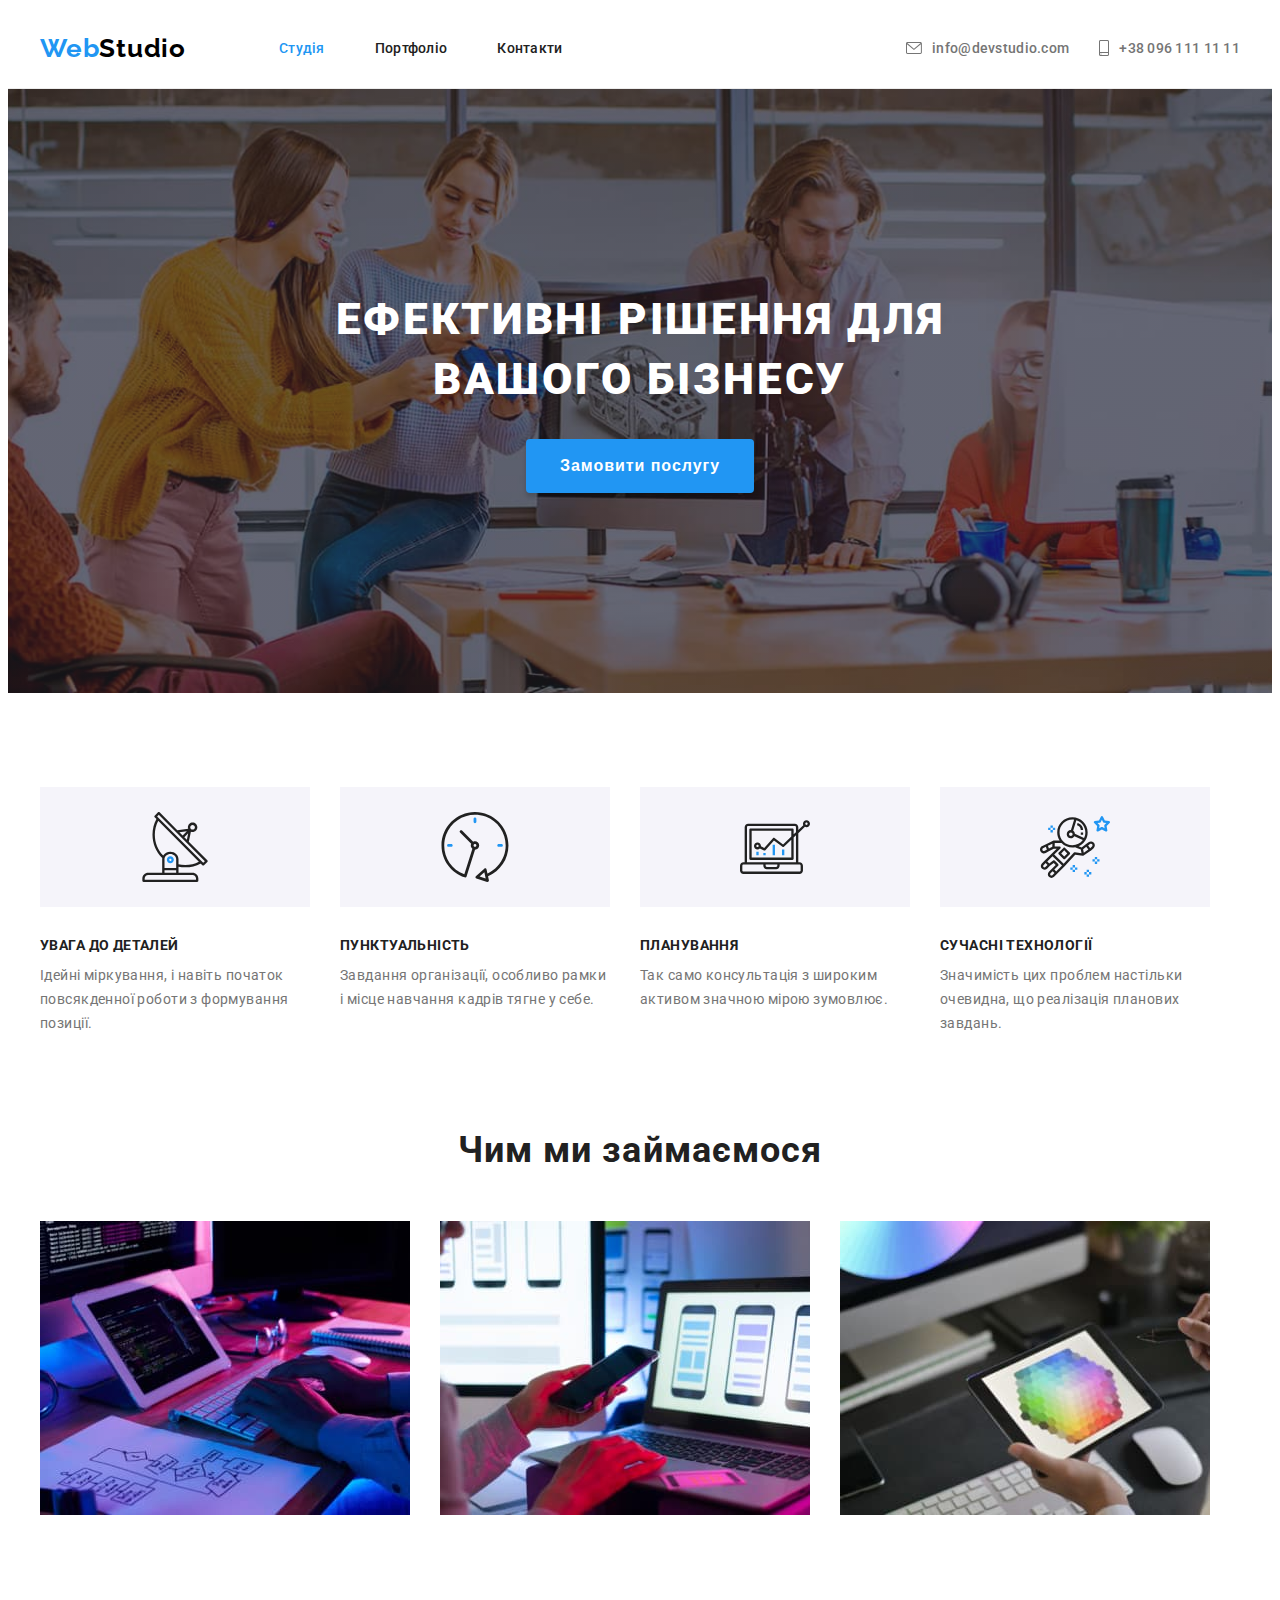
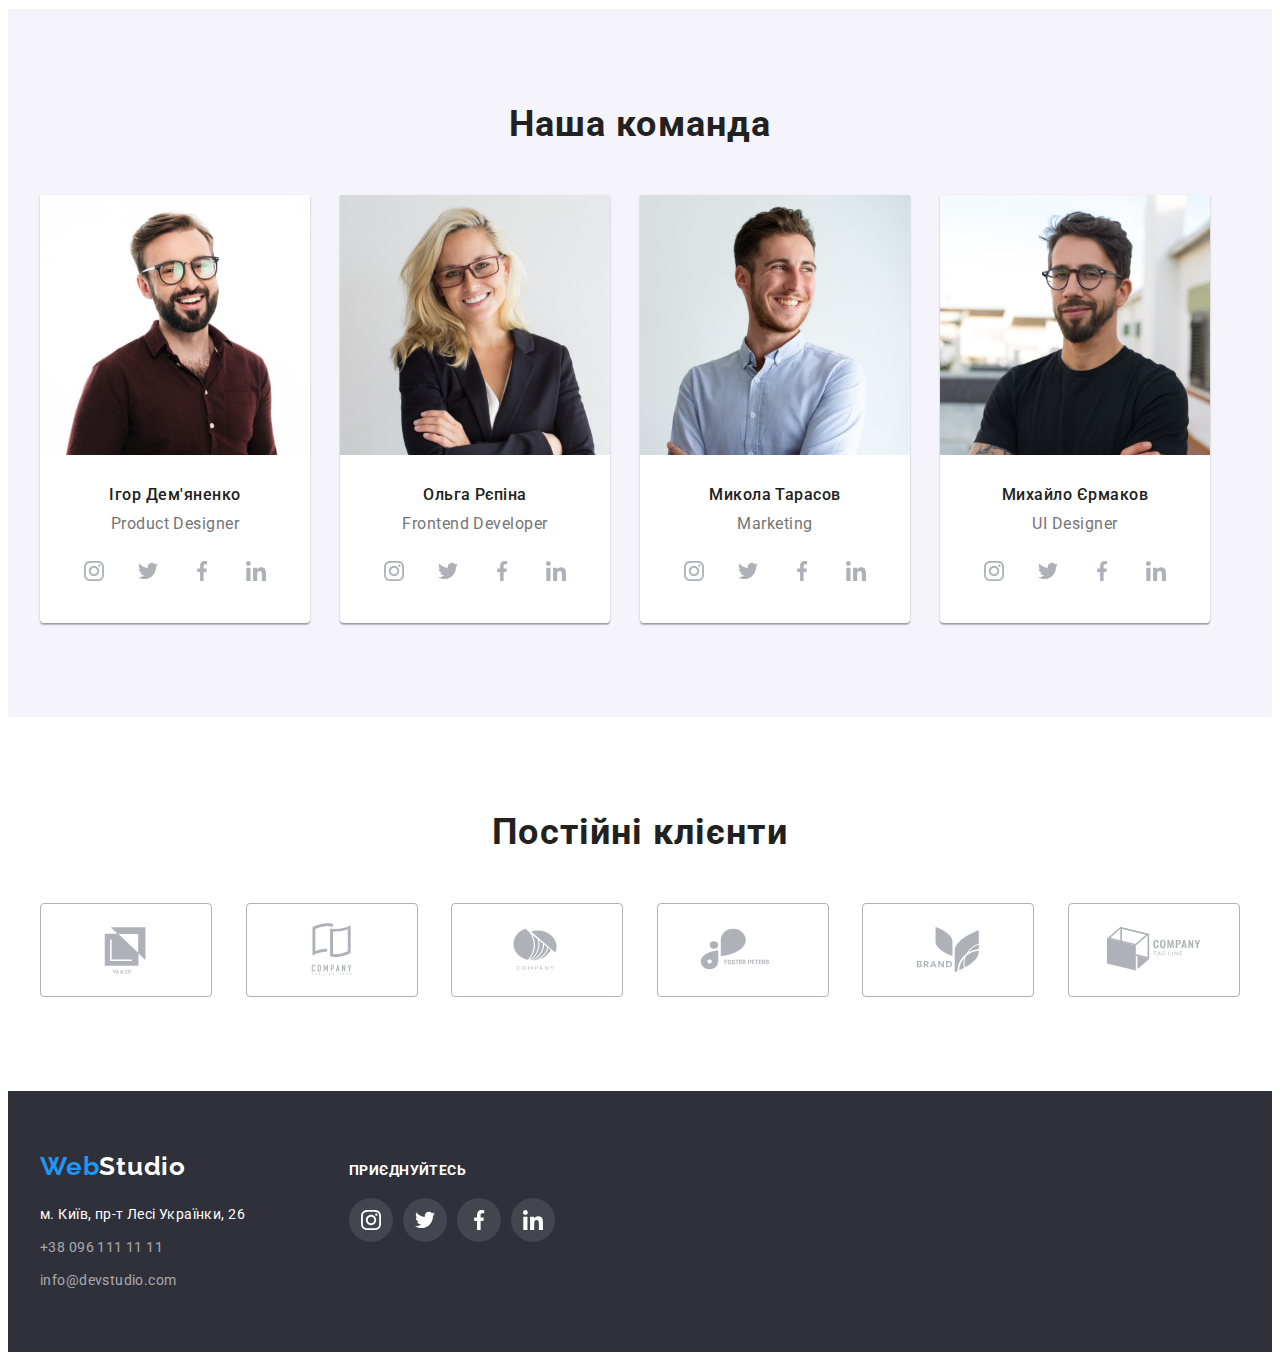
==== index.html @ a5b1f567 "start" ====
<!DOCTYPE html>
<html lang="uk">
  <head>
    <meta charset="UTF-8" />
    <meta http-equiv="X-UA-Compatible" content="IE=edge" />
    <meta name="viewport" content="width=device-width, initial-scale=1.0" />

    <title>WebStudio</title>

    <link rel="preconnect" href="https://fonts.googleapis.com" />
    <link rel="preconnect" href="https://fonts.gstatic.com" crossorigin />
    <link
      href="https://fonts.googleapis.com/css2?family=Raleway:wght@700&family=Roboto:wght@400;500;700;900&display=swap"
      rel="stylesheet" />

    <link
      rel="stylesheet"
      href="https://cdnjs.cloudflare.com/ajax/libs/modern-normalize/1.1.0/modern-normalize.min.css"
      integrity="sha512-wpPYUAdjBVSE4KJnH1VR1HeZfpl1ub8YT/NKx4PuQ5NmX2tKuGu6U/JRp5y+Y8XG2tV+wKQpNHVUX03MfMFn9Q=="
      crossorigin="anonymous"
      referrerpolicy="no-referrer" />

    <link rel="stylesheet" href="./css/styles.css" />
  </head>
  <body>
    <header class="header">
      <div class="container">
        <div class="header-position">
          <a href="./index.html" class="logo link"
            ><span class="logo-accent">Web</span><span class="logo-contrast">Studio</span></a
          >
          <nav>
            <ul class="nav-list list">
              <li class="nav-item">
                <a href="./index.html" class="nav-link link curent">Студія</a>
              </li>
              <li class="nav-item">
                <a href="./portfolio.html" class="nav-link link">Портфоліо</a>
              </li>
              <li class="nav-item">
                <a href="" class="nav-link link">Контакти</a>
              </li>
            </ul>
          </nav>

          <ul class="contact-list list">
            <li class="contact-item">
              <a href="mailto:info@devstudio.com" class="contact-link link">
                <svg class="contact-icon" width="16" height="12">
                  <use href="./images/icons.svg#icon-envelope"></use>
                </svg>
                info@devstudio.com</a
              >
            </li>
            <li class="contact-item">
              <a href="tel:+380961111111" class="contact-link link">
                <svg class="contact-icon" width="10" height="16">
                  <use href="./images/icons.svg#icon-smartphone"></use>
                </svg>
                +38 096 111 11 11
              </a>
            </li>
          </ul>
        </div>
      </div>
    </header>
    <main>
      <section class="hero">
        <div class="container">
          <h1 class="hero-title title">Ефективні рішення для вашого бізнесу</h1>
          <button type="button" class="hero-btn btn">Замовити послугу</button>
        </div>
      </section>
      <section class="benefits section">
        <div class="container">
          <h2 class="hidden-content">Наші переваги</h2>
          <ul class="benefits-list list">
            <li class="benefits-item">
              <div class="benefits-inner">
                <svg class="benefits-icon" width="70" height="70">
                  <use href="./images/icons.svg#icon-antenna"></use>
                </svg>
              </div>
              <h3 class="benefits-title title">Увага до деталей</h3>
              <p class="benefits-text text">
                Ідейні міркування, і навіть початок повсякденної роботи з формування позиції.
              </p>
            </li>
            <li class="benefits-item">
              <div class="benefits-inner">
                <svg class="benefits-icon" width="70" height="70">
                  <use href="./images/icons.svg#icon-clock"></use>
                </svg>
              </div>
              <h3 class="benefits-title title">Пунктуальність</h3>
              <p class="benefits-text text">
                Завдання організації, особливо рамки і місце навчання кадрів тягне у себе.
              </p>
            </li>
            <li class="benefits-item">
              <div class="benefits-inner">
                <svg class="benefits-icon" width="70" height="70">
                  <use href="./images/icons.svg#icon-diagram"></use>
                </svg>
              </div>
              <h3 class="benefits-title title">Планування</h3>
              <p class="benefits-text text">Так само консультація з широким активом значною мірою зумовлює.</p>
            </li>
            <li class="benefits-item">
              <div class="benefits-inner">
                <svg class="benefits-icon" width="70" height="70">
                  <use href="./images/icons.svg#icon-astronaut"></use>
                </svg>
              </div>
              <h3 class="benefits-title title">Сучасні технології</h3>
              <p class="benefits-text text">
                Значимість цих проблем настільки очевидна, що реалізація планових завдань.
              </p>
            </li>
          </ul>
        </div>
      </section>
      <section class="about section">
        <div class="container">
          <h2 class="about-title title">Чим ми займаємося</h2>
          <ul class="about-list list">
            <li class="about-item">
              <img
                src="./images/work-illustration-1.jpg"
                alt="зображення роботи webstudio"
                width="370"
                class="about-image" />
            </li>
            <li class="about-item">
              <img
                src="./images/work-illustration-2.jpg"
                alt="зображення роботи webstudio"
                width="370"
                class="about-image" />
            </li>
            <li class="about-item">
              <img
                src="./images/work-illustration-3.jpg"
                alt="зображення роботи webstudio"
                width="370"
                class="about-image" />
            </li>
          </ul>
        </div>
      </section>
      <section class="webteam section">
        <div class="container">
          <h2 class="webteam-title title">Наша команда</h2>
          <ul class="webteam-list list">
            <li class="webteam-item">
              <img
                src="./images/webstudio-team-1.jpg"
                alt="Ігор Дем'яненко Product Designer"
                width="270"
                class="webteam-photo" />
              <div class="webteam-caption">
                <h3 class="webteam-name title">Ігор Дем'яненко</h3>
                <p lang="en" class="webteam-position text">Product Designer</p>
                <ul class="webteam-social-list list">
                  <li>
                    <a href="" class="webteam-social-link link">
                      <svg class="footer-social-icon" width="20" height="20">
                        <use href="./images/icons.svg#icon-instagram"></use>
                      </svg>
                    </a>
                  </li>
                  <li>
                    <a href="" class="webteam-social-link link">
                      <svg class="footer-social-icon" width="20" height="20">
                        <use href="./images/icons.svg#icon-twitter"></use>
                      </svg>
                    </a>
                  </li>
                  <li>
                    <a href="" class="webteam-social-link link"
                      ><svg class="footer-social-icon" width="20" height="20">
                        <use href="./images/icons.svg#icon-facebook"></use></svg
                    ></a>
                  </li>
                  <li>
                    <a href="" class="webteam-social-link link"
                      ><svg class="footer-social-icon" width="20" height="20">
                        <use href="./images/icons.svg#icon-linkedin"></use></svg
                    ></a>
                  </li>
                </ul>
              </div>
            </li>
            <li class="webteam-item">
              <img
                src="./images/webstudio-team-2.jpg"
                alt="Ольга Рєпіна Frontend Developer"
                width="270"
                class="webteam-photo" />
              <div class="webteam-caption">
                <h3 class="webteam-name title">Ольга Рєпіна</h3>
                <p lang="en" class="webteam-position text">Frontend Developer</p>
                <ul class="webteam-social-list list">
                  <li>
                    <a href="" class="webteam-social-link link">
                      <svg class="footer-social-icon" width="20" height="20">
                        <use href="./images/icons.svg#icon-instagram"></use>
                      </svg>
                    </a>
                  </li>
                  <li>
                    <a href="" class="webteam-social-link link">
                      <svg class="footer-social-icon" width="20" height="20">
                        <use href="./images/icons.svg#icon-twitter"></use>
                      </svg>
                    </a>
                  </li>
                  <li>
                    <a href="" class="webteam-social-link link"
                      ><svg class="footer-social-icon" width="20" height="20">
                        <use href="./images/icons.svg#icon-facebook"></use></svg
                    ></a>
                  </li>
                  <li>
                    <a href="" class="webteam-social-link link"
                      ><svg class="footer-social-icon" width="20" height="20">
                        <use href="./images/icons.svg#icon-linkedin"></use></svg
                    ></a>
                  </li>
                </ul>
              </div>
            </li>
            <li class="webteam-item">
              <img
                src="./images/webstudio-team-3.jpg"
                alt="Микола Тарасов Marketing"
                width="270"
                class="webteam-photo" />
              <div class="webteam-caption">
                <h3 class="webteam-name title">Микола Тарасов</h3>
                <p lang="en" class="webteam-position text">Marketing</p>
                <ul class="webteam-social-list list">
                  <li>
                    <a href="" class="webteam-social-link link">
                      <svg class="footer-social-icon" width="20" height="20">
                        <use href="./images/icons.svg#icon-instagram"></use>
                      </svg>
                    </a>
                  </li>
                  <li>
                    <a href="" class="webteam-social-link link">
                      <svg class="footer-social-icon" width="20" height="20">
                        <use href="./images/icons.svg#icon-twitter"></use>
                      </svg>
                    </a>
                  </li>
                  <li>
                    <a href="" class="webteam-social-link link"
                      ><svg class="footer-social-icon" width="20" height="20">
                        <use href="./images/icons.svg#icon-facebook"></use></svg
                    ></a>
                  </li>
                  <li>
                    <a href="" class="webteam-social-link link"
                      ><svg class="footer-social-icon" width="20" height="20">
                        <use href="./images/icons.svg#icon-linkedin"></use></svg
                    ></a>
                  </li>
                </ul>
              </div>
            </li>
            <li class="webteam-item">
              <img
                src="./images/webstudio-team-4.jpg"
                alt="Михайло Єрмаков UI Designer"
                width="270"
                class="webteam-photo" />
              <div class="webteam-caption">
                <h3 class="webteam-name title">Михайло Єрмаков</h3>
                <p lang="en" class="webteam-position text">UI Designer</p>
                <ul class="webteam-social-list list">
                  <li>
                    <a href="" class="webteam-social-link link">
                      <svg class="footer-social-icon" width="20" height="20">
                        <use href="./images/icons.svg#icon-instagram"></use>
                      </svg>
                    </a>
                  </li>
                  <li>
                    <a href="" class="webteam-social-link link">
                      <svg class="footer-social-icon" width="20" height="20">
                        <use href="./images/icons.svg#icon-twitter"></use>
                      </svg>
                    </a>
                  </li>
                  <li>
                    <a href="" class="webteam-social-link link"
                      ><svg class="footer-social-icon" width="20" height="20">
                        <use href="./images/icons.svg#icon-facebook"></use></svg
                    ></a>
                  </li>
                  <li>
                    <a href="" class="webteam-social-link link"
                      ><svg class="footer-social-icon" width="20" height="20">
                        <use href="./images/icons.svg#icon-linkedin"></use></svg
                    ></a>
                  </li>
                </ul>
              </div>
            </li>
          </ul>
        </div>
      </section>
      <section class="section">
        <div class="container">
          <h2 class="clients-title title">Постійні клієнти</h2>
          <ul class="clients-list list">
            <li>
              <a href="" class="clients-link link"
                ><svg class="clients-icon" width="106" height="60">
                  <use href="./images/icons.svg#icon-client-1"></use></svg
              ></a>
            </li>
            <li>
              <a href="" class="clients-link link"
                ><svg class="clients-icon" width="106" height="60">
                  <use href="./images/icons.svg#icon-client-2"></use></svg
              ></a>
            </li>
            <li>
              <a href="" class="clients-link link"
                ><svg class="clients-icon" width="106" height="60">
                  <use href="./images/icons.svg#icon-client-3"></use></svg
              ></a>
            </li>
            <li>
              <a href="" class="clients-link link"
                ><svg class="clients-icon" width="106" height="60">
                  <use href="./images/icons.svg#icon-client-4"></use></svg
              ></a>
            </li>
            <li>
              <a href="" class="clients-link link"
                ><svg class="clients-icon" width="106" height="60">
                  <use href="./images/icons.svg#icon-client-5"></use></svg
              ></a>
            </li>
            <li>
              <a href="" class="clients-link link"
                ><svg class="clients-icon" width="106" height="60">
                  <use href="./images/icons.svg#icon-client-6"></use></svg
              ></a>
            </li>
          </ul>
        </div>
      </section>
    </main>
    <footer class="footer">
      <div class="container">
        <div class="footer-pos">
          <div class="footer-address-container">
            <a href="./index.html" class="logo link"
              ><span class="logo-accent">Web</span><span class="logo-contrast">Studio</span></a
            >
            <address class="address">
              <ul class="address-list list">
                <li class="address-item">
                  <a
                    href="https://goo.gl/maps/6D7LHVz2uF8r2GaW8"
                    target="_blank"
                    rel="noopener nofollow noreferrer"
                    class="address-link link"
                    >м. Київ, пр-т Лесі Українки, 26</a
                  >
                </li>
                <li class="address-item">
                  <a href="tel:+380961111111" class="cont-link link">+38 096 111 11 11</a>
                </li>
                <li class="address-item">
                  <a href="mailto:info@devstudio.com" class="cont-link link">info@devstudio.com</a>
                </li>
              </ul>
            </address>
          </div>
          <div class="footer-social-container">
            <p class="footer-social-text">Приєднуйтесь</p>
            <ul class="footer-social-list list">
              <li>
                <a href="" class="footer-social-link link">
                  <svg class="footer-social-icon" width="20" height="20">
                    <use href="./images/icons.svg#icon-instagram"></use>
                  </svg>
                </a>
              </li>
              <li>
                <a href="" class="footer-social-link link">
                  <svg class="footer-social-icon" width="20" height="20">
                    <use href="./images/icons.svg#icon-twitter"></use>
                  </svg>
                </a>
              </li>
              <li>
                <a href="" class="footer-social-link link"
                  ><svg class="footer-social-icon" width="20" height="20">
                    <use href="./images/icons.svg#icon-facebook"></use></svg
                ></a>
              </li>
              <li>
                <a href="" class="footer-social-link link"
                  ><svg class="footer-social-icon" width="20" height="20">
                    <use href="./images/icons.svg#icon-linkedin"></use></svg
                ></a>
              </li>
            </ul>
          </div>
        </div>
      </div>
    </footer>
  </body>
</html>
---- css/styles.css ----
:root {
  --bgc-main: #ffffff;
  --bgc-second: #f5f4fa;
  --bgc-hero: #2f303a;
  --text-color-main: #757575;
  --text-color-second: #212121;
  --text-color-hero: #ffffff;
  --accent-color: #2196f3;
  --hero-hover-color: #188ce8;
}

body {
  font-family: "Roboto", sans-serif;
}

.section {
  padding-top: 94px;
  padding-bottom: 94px;
}

.container {
  padding-left: 15px;
  padding-right: 15px;
  margin-left: auto;
  margin-right: auto;

  width: 1200px;

  /* outline: tomato solid 2px; */
}

.list {
  margin-top: 0;
  padding-left: 0;

  list-style: none;
}

.title {
  margin-top: 0;
  color: var(--text-color-second);
}

.text {
  margin-top: 0;
  color: var(--text-color-main);
}

.link {
  text-decoration: none;
}

.hidden-content {
  position: absolute;
  width: 1px;
  height: 1px;
  margin: -1px;
  border: 0;
  padding: 0;
  white-space: nowrap;
  clip-path: inset(100%);
  clip: rect(0 0 0 0);
  overflow: hidden;
}

.btn {
  cursor: pointer;
}

.address {
  font-style: normal;
}

/* INDEX */
/* header */

.header {
  border-bottom: 1px solid #ececec;
}

.header-position {
  display: flex;
  align-items: center;
}

.logo {
  display: block;
  margin-right: 93px;

  font-family: "Raleway";
  font-weight: 700;
  font-size: 26px;
  line-height: calc(31 / 26);
  letter-spacing: 0.03em;
}

.logo-accent {
  color: var(--accent-color);
}

.header .logo-contrast {
  color: #000000;
}

.nav-list {
  display: flex;

  margin-bottom: 0;
}

.nav-item + .nav-item {
  margin-left: 50px;
}

.nav-link {
  display: block;

  padding-top: 32px;
  padding-bottom: 32px;

  font-weight: 500;
  font-size: 14px;
  line-height: calc(16 / 14);
  letter-spacing: 0.02em;
  color: var(--text-color-second);
}

.contact-list {
  display: flex;

  margin-left: auto;
  margin-bottom: 0;
}

.contact-item + .contact-item {
  margin-left: 30px;
}

.contact-icon {
  fill: currentColor;
  align-self: center;

  margin-right: 10px;
}

.contact-link {
  display: flex;

  padding-top: 32px;
  padding-bottom: 32px;

  font-weight: 500;
  font-size: 14px;
  line-height: calc(16 / 14);
  letter-spacing: 0.02em;
  color: var(--text-color-main);
}

.nav-link:hover,
.nav-link:focus,
.contact-link:hover,
.contact-link:focus {
  color: var(--accent-color);
}

.curent {
  color: var(--accent-color);
}

/* hero */

.hero {
  max-width: 1600px;
  margin-left: auto;
  margin-right: auto;
  padding-top: 200px;
  padding-bottom: 200px;

  background-color: #c4c4c4;
  background-image: linear-gradient(to right, rgba(47, 48, 58, 0.4), rgba(47, 48, 58, 0.4)),
    url(../images/hero-bg-image.jpg);
  background-repeat: no-repeat;
  background-position: center;
  background-size: cover;

  text-align: center;
}

.hero-title {
  margin-bottom: 30px;
  margin-left: auto;
  margin-right: auto;
  max-width: 696px;

  font-weight: 900;
  font-size: 44px;
  line-height: calc(60 / 44);
  letter-spacing: 0.06em;
  text-transform: uppercase;
  color: var(--text-color-hero);
}

.hero-btn {
  padding-top: 10px;
  padding-right: 32px;
  padding-bottom: 10px;
  padding-left: 32px;
  min-width: 216px;

  background: var(--accent-color);
  box-shadow: 0px 4px 4px rgba(0, 0, 0, 0.15);
  border-radius: 4px;
  border-color: transparent;

  font-weight: 700;
  font-size: 16px;
  line-height: calc(30 / 16);
  letter-spacing: 0.06em;
  color: var(--text-color-hero);
}

.hero-btn:hover,
.hero-btn:focus {
  background: var(--hero-hover-color);
}

/* benefits */

.benefits-list {
  margin-bottom: 0;

  display: flex;
}

.benefits-item {
  flex-basis: 270px;
}

.benefits-item + .benefits-item {
  margin-left: 30px;
}

.benefits-inner {
  width: 270px;
  height: 120px;
  margin-bottom: 30px;
  display: flex;
  justify-content: center;
  align-items: center;

  background-color: var(--bgc-second);
}

.benefits-title {
  margin-bottom: 10px;

  font-size: 14px;
  line-height: calc(16 / 14);
  letter-spacing: 0.03em;
  text-transform: uppercase;
}

.benefits-text {
  margin-bottom: 0;

  font-size: 14px;
  line-height: calc(24 / 14);
  letter-spacing: 0.03em;
}

/* about */

.about.section {
  padding-top: 0;
}

.about-title {
  margin-bottom: 50px;

  font-size: 36px;
  line-height: calc(42 / 36);
  text-align: center;
  letter-spacing: 0.03em;
}

.about-list {
  margin-bottom: 0;

  display: flex;
}

.about-item + .about-item {
  margin-left: 30px;
}

.about-image {
  display: block;
}

/* webteam */

.webteam {
  text-align: center;

  background-color: var(--bgc-second);
}

.webteam-title {
  margin-bottom: 50px;

  font-size: 36px;
  line-height: calc(42 / 36);
  letter-spacing: 0.03em;
}

.webteam-list {
  margin-bottom: 0;

  display: flex;
}

.webteam-item {
  background-color: var(--bgc-main);

  box-shadow: 0px 1px 3px rgba(0, 0, 0, 0.12), 0px 1px 1px rgba(0, 0, 0, 0.14), 0px 2px 1px rgba(0, 0, 0, 0.2);
  /* border-radius: 0px 0px 4px 4px; */
  border-bottom-left-radius: 4px;
  border-bottom-right-radius: 4px;
}

.webteam-item + .webteam-item {
  margin-left: 30px;
}

.webteam-photo {
  display: block;
  max-width: 100%;
}

.webteam-caption {
  padding-top: 30px;
  padding-bottom: 30px;
}

.webteam-name {
  margin-bottom: 10px;

  font-weight: 500;
  font-size: 16px;
  line-height: calc(19 / 16);
  letter-spacing: 0.03em;
}

.webteam-position {
  margin-bottom: 16px;

  font-size: 16px;
  line-height: calc(19 / 16);
  letter-spacing: 0.03em;
}

.webteam-social-list {
  margin-bottom: 0;
  display: flex;
  justify-content: center;
}

.webteam-social-list > li + li {
  margin-left: 10px;
}

.webteam-social-link {
  display: flex;
  justify-content: center;
  align-items: center;
  width: 44px;
  height: 44px;

  border-radius: 50%;

  color: #afb1b8;
}

.webteam-social-link:hover,
.webteam-social-link:focus {
  background-color: var(--accent-color);
  color: var(--text-color-hero);
}

.webteam-social-icon {
  fill: currentColor;
}

/* clients */

.clients {
  padding-top: 33px;
}

.clients-title {
  margin-bottom: 50px;
  font-size: 36px;
  line-height: calc(42 / 36);
  text-align: center;
  letter-spacing: 0.03em;
}

.clients-list {
  margin-bottom: 0;
  display: flex;
  justify-content: space-between;
}

.clients-link {
  display: flex;
  justify-content: center;
  align-items: center;
  width: 170px;
  height: 92px;
  border: 1px solid #afb1b8;
  color: #afb1b8;
  border-radius: 4px;

}

.clients-icon {
  fill: currentColor;
}

.clients-link:hover,
.clients-link:focus {
  color: var(--accent-color);
  border-color: var(--accent-color);
}

/* footer */

.footer {
  padding-top: 60px;
  padding-bottom: 60px;

  background-color: var(--bgc-hero);
}

.footer-pos {
  display: flex;
  align-items: baseline;
}

.footer .logo {
  margin-bottom: 20px;
}

.footer .logo-contrast {
  color: var(--text-color-hero);
}

.address-list {
  margin-bottom: 0;
  font-size: 14px;
  line-height: calc(24 / 14);
  letter-spacing: 0.03em;
}

.footer .address-item + .address-item {
  margin-top: 9px;
}

.address-link {
  color: var(--text-color-hero);
}

.cont-link {
  color: rgba(255, 255, 255, 0.6);
}

.address-list .link:hover,
.address-list .link:focus {
  color: var(--accent-color);
}

.footer-social-container {
  margin-left: 70px;
}

.footer-social-text {
  margin-top: 0;
  margin-bottom: 20px;

  font-weight: 700;
  font-size: 14px;
  line-height: calc(16 / 14);
  letter-spacing: 0.03em;
  text-transform: uppercase;
  color: var(--text-color-hero);
}

.footer-social-list {
  margin-bottom: 0;
  display: flex;
}

.footer-social-list > li + li {
  margin-left: 10px;
}

.footer-social-link {
  display: flex;
  justify-content: center;
  align-items: center;
  width: 44px;
  height: 44px;

  border-radius: 50%;
  background-color: rgba(255, 255, 255, 0.1);
  color: var(--text-color-hero);
}

.footer-social-link:hover,
.footer-social-link:focus {
  background-color: var(--accent-color);
}

.footer-social-icon {
  fill: currentColor;
}

/* PORTFOLIO */
/* filter */

.filter-btn-list {
  margin-bottom: 50px;

  display: flex;
  justify-content: center;
}

.filter-btn-item + .filter-btn-item {
  margin-left: 8px;
}

.filter-btn {
  padding-top: 6px;
  padding-right: 22px;
  padding-bottom: 6px;
  padding-left: 22px;

  border: 0;
  background-color: var(--bgc-second);
  color: #212121;
  border-radius: 4px;

  font-weight: 500;
  font-size: 16px;
  line-height: calc(26 / 16);
  letter-spacing: 0.03em;
}

.small-btn {
  padding-right: 25px;
  padding-left: 25px;
}

.filter-btn:hover,
.filter-btn:focus {
  background-color: var(--accent-color);
  color: var(--text-color-hero);

  box-shadow: 0px 3px 1px rgba(0, 0, 0, 0.1), 0px 1px 2px rgba(0, 0, 0, 0.08), 0px 2px 2px rgba(0, 0, 0, 0.12);
}

/* preview */

.preview-list {
  margin-bottom: 0;

  display: flex;
  flex-wrap: wrap;
  gap: 30px;
}

.preview-link {
  display: block;
}

.preview-image {
  display: block;
  /* max-width: 100%;
  height: auto; */
}

.preview-caption {
  padding-top: 20px;
  padding-left: 24px;
  padding-bottom: 20px;
  padding-right: 24px;

  border-right: 1px solid #eeeeee;
  border-bottom: 1px solid #eeeeee;
  border-left: 1px solid #eeeeee;
}

.preview-link:hover,
.preview-link:focus {
  box-shadow: 0px 1px 1px rgba(0, 0, 0, 0.12), 0px 4px 4px rgba(0, 0, 0, 0.06), 1px 4px 6px rgba(0, 0, 0, 0.16);
}

.preview-title {
  margin-bottom: 4px;

  font-size: 18px;
  line-height: calc(36 / 18);
  letter-spacing: 0.06em;
}

.preview-category {
  margin-bottom: 0;

  font-size: 16px;
  line-height: calc(30 / 16);
  letter-spacing: 0.03em;
}
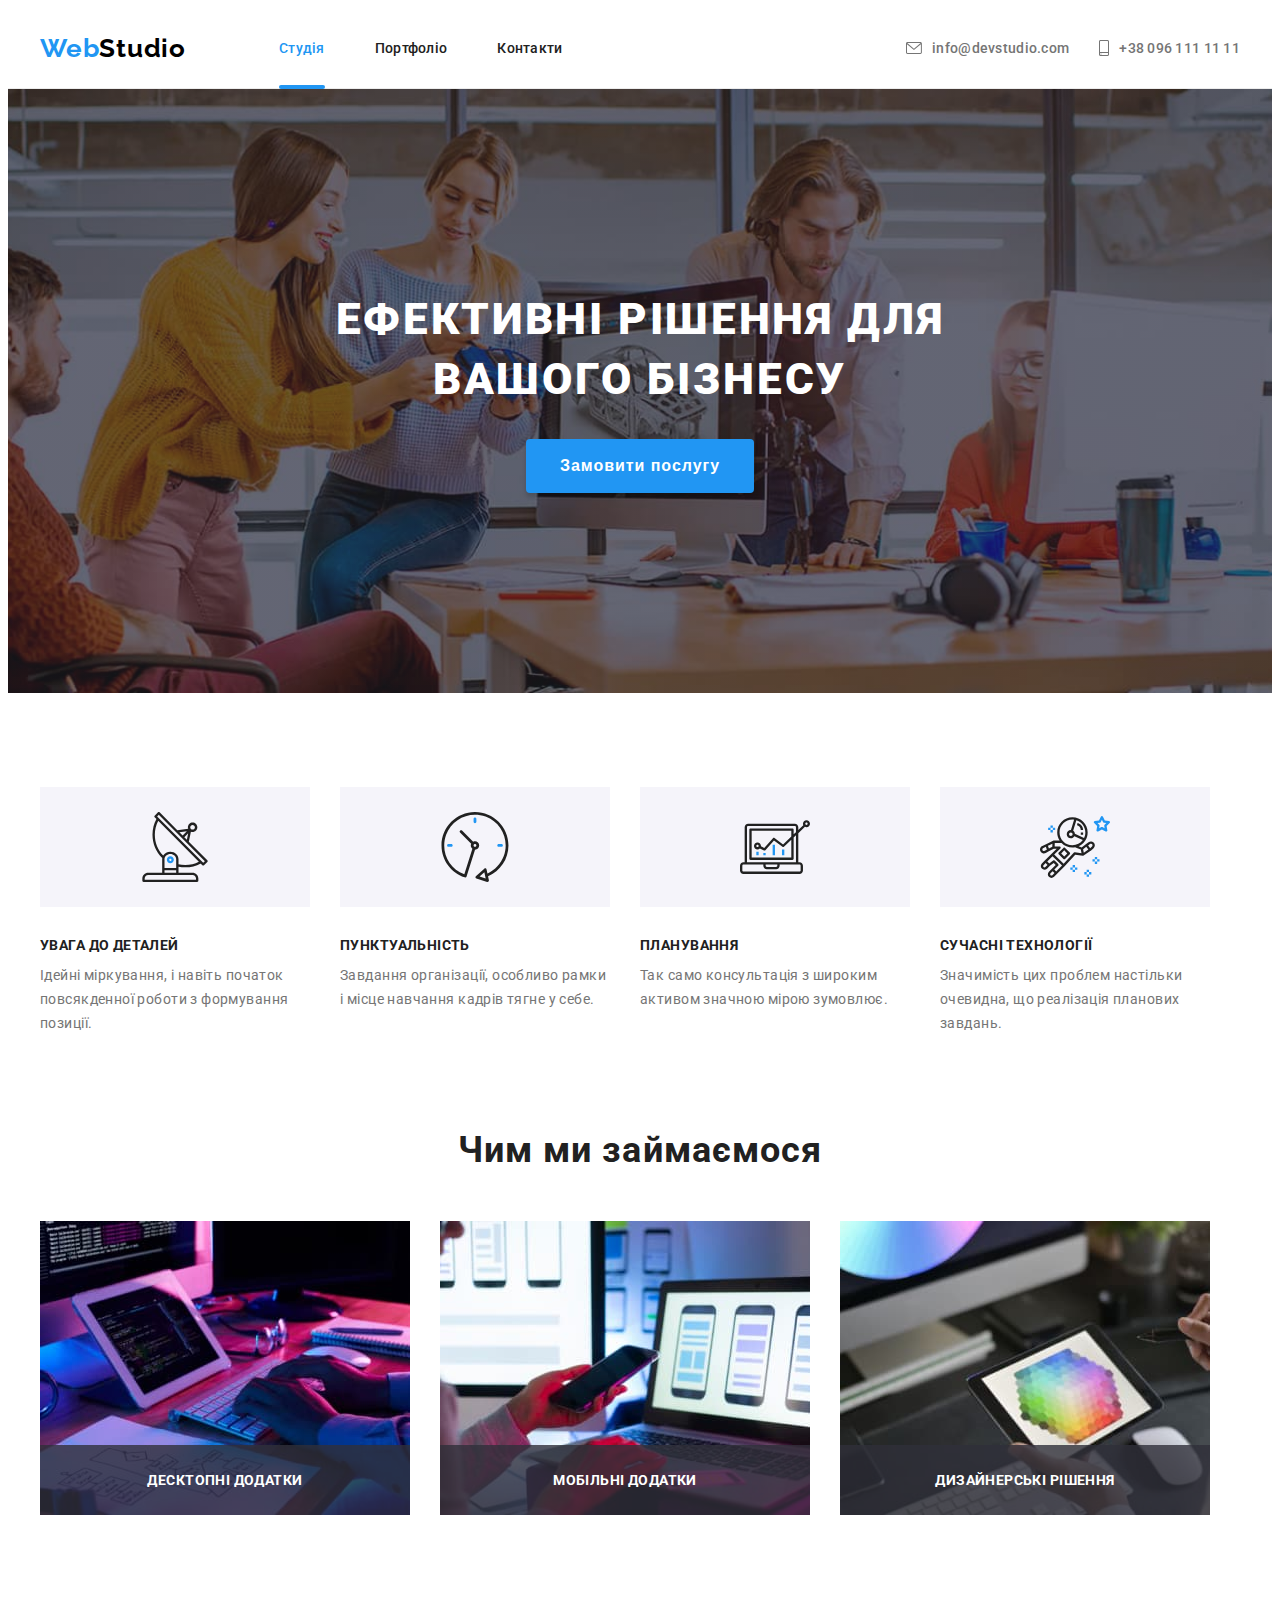
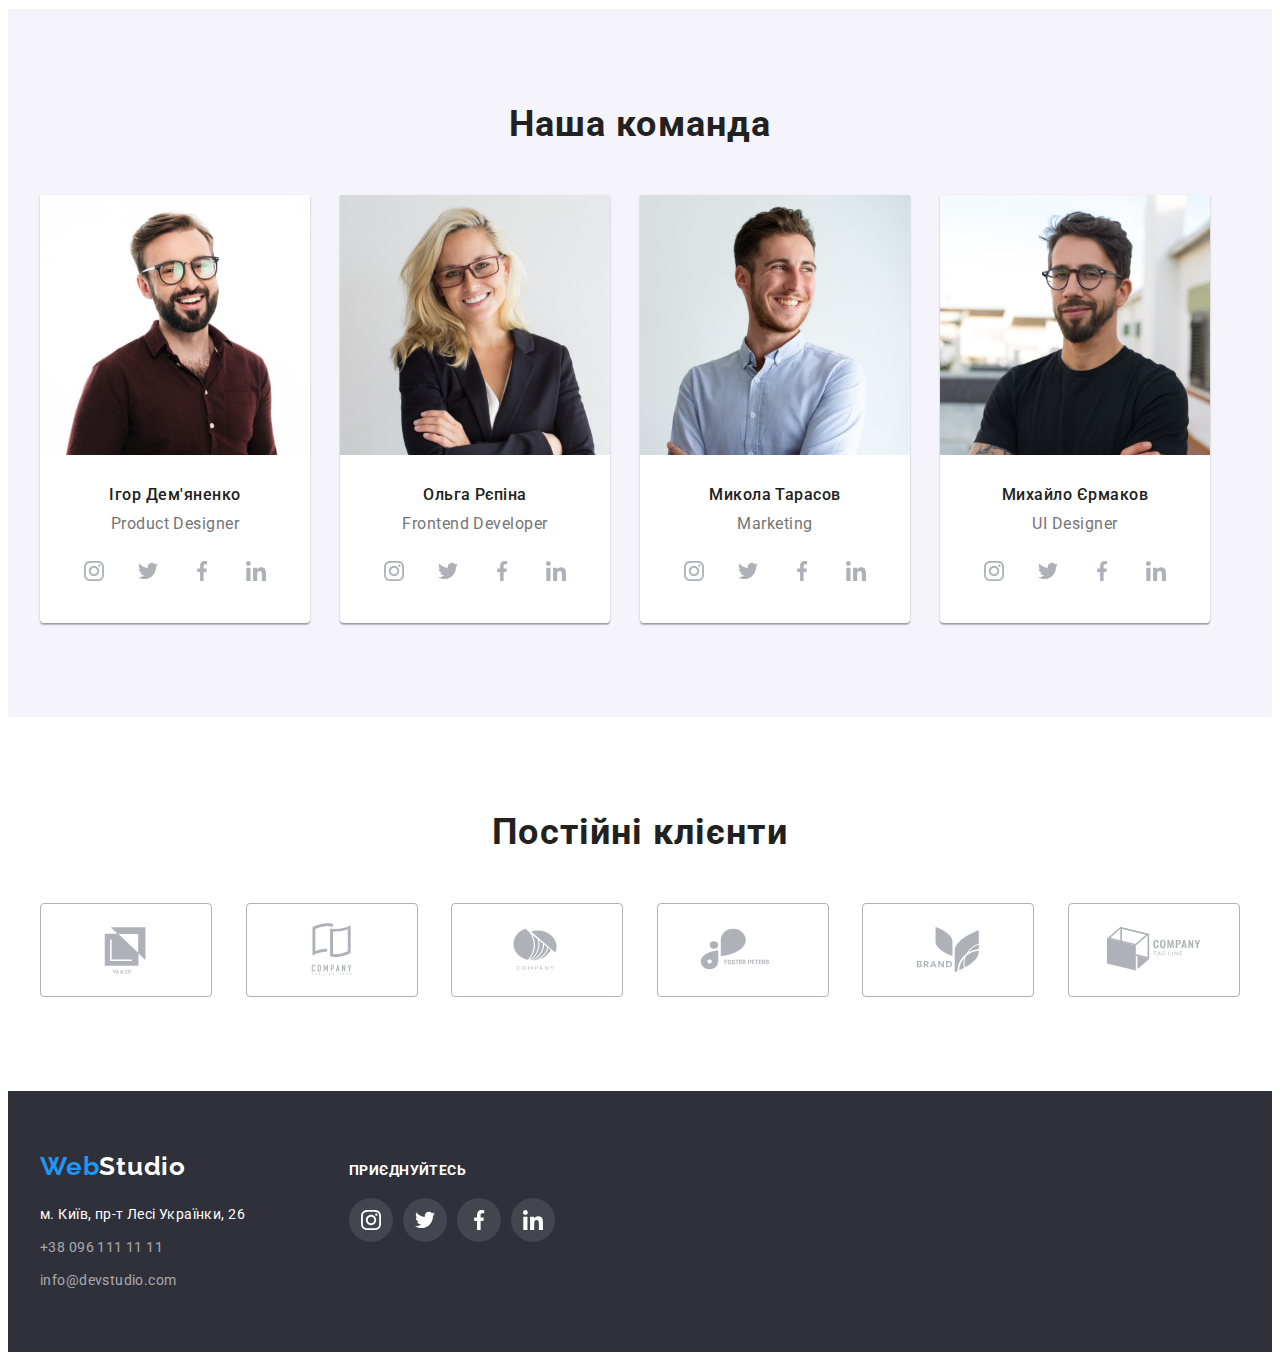
==== commit 5718206e: "first part" ====
--- a/index.html
+++ b/index.html
@@ -125,25 +125,34 @@
           <h2 class="about-title title">Чим ми займаємося</h2>
           <ul class="about-list list">
             <li class="about-item">
-              <img
-                src="./images/work-illustration-1.jpg"
-                alt="зображення роботи webstudio"
-                width="370"
-                class="about-image" />
+              <div class="about-thumb">
+                <img
+                  src="./images/work-illustration-1.jpg"
+                  alt="зображення роботи webstudio"
+                  width="370"
+                  class="about-image" />
+                  <p class="about-label">Десктопні додатки</p>
+              </div>
             </li>
             <li class="about-item">
-              <img
-                src="./images/work-illustration-2.jpg"
-                alt="зображення роботи webstudio"
-                width="370"
-                class="about-image" />
+              <div class="about-thumb">
+                <img
+                  src="./images/work-illustration-2.jpg"
+                  alt="зображення роботи webstudio"
+                  width="370"
+                  class="about-image" />
+                  <p class="about-label">Мобільні додатки</p>
+              </div>
             </li>
             <li class="about-item">
-              <img
-                src="./images/work-illustration-3.jpg"
-                alt="зображення роботи webstudio"
-                width="370"
-                class="about-image" />
+              <div class="about-thumb">
+                <img
+                  src="./images/work-illustration-3.jpg"
+                  alt="зображення роботи webstudio"
+                  width="370"
+                  class="about-image" />
+                  <p class="about-label">Дизайнерські рішення</p>
+              </div>
             </li>
           </ul>
         </div>
--- a/css/styles.css
+++ b/css/styles.css
@@ -123,6 +123,8 @@
   line-height: calc(16 / 14);
   letter-spacing: 0.02em;
   color: var(--text-color-second);
+
+  transition: color 250ms cubic-bezier(0.4, 0, 0.2, 1);
 }
 
 .contact-list {
@@ -154,6 +156,8 @@
   line-height: calc(16 / 14);
   letter-spacing: 0.02em;
   color: var(--text-color-main);
+
+  transition: color 250ms cubic-bezier(0.4, 0, 0.2, 1);
 }
 
 .nav-link:hover,
@@ -164,7 +168,24 @@
 }
 
 .curent {
+  position: relative;
+
   color: var(--accent-color);
+}
+
+.curent::after {
+  content: "";
+
+  position: absolute;
+  bottom: -1px;
+  left: 0;
+
+  display: block;
+  width: 100%;
+  height: 4px;
+
+  background-color: var(--accent-color);
+  border-radius: 2px;
 }
 
 /* hero */
@@ -207,7 +228,8 @@
   padding-left: 32px;
   min-width: 216px;
 
-  background: var(--accent-color);
+  background-color: var(--accent-color);
+  transition: background-color 250ms cubic-bezier(0.4, 0, 0.2, 1);
   box-shadow: 0px 4px 4px rgba(0, 0, 0, 0.15);
   border-radius: 4px;
   border-color: transparent;
@@ -293,8 +315,36 @@
   margin-left: 30px;
 }
 
+.about-thumb {
+  position: relative;
+}
+
 .about-image {
   display: block;
+  max-width: 100%;
+  height: auto;
+}
+
+.about-label {
+  position: absolute;
+  bottom: 0;
+  left: 0;
+
+  width: 100%;
+  min-height: 70px;
+  margin-top: 0;
+  margin-bottom: 0;
+  display: flex;
+  justify-content: center;
+  align-items: center;
+
+  background-color: rgba(47, 48, 58, 0.8);
+  font-weight: 700;
+  font-size: 14px;
+  line-height: calc(16 / 14);
+  letter-spacing: 0.03em;
+  text-transform: uppercase;
+  color: var(--text-color-hero);
 }
 
 /* webteam */
@@ -379,6 +429,7 @@
   border-radius: 50%;
 
   color: #afb1b8;
+  transition: color 250ms cubic-bezier(0.4, 0, 0.2, 1), background-color 250ms cubic-bezier(0.4, 0, 0.2, 1);
 }
 
 .webteam-social-link:hover,
@@ -420,7 +471,7 @@
   border: 1px solid #afb1b8;
   color: #afb1b8;
   border-radius: 4px;
-
+  transition: color 250ms cubic-bezier(0.4, 0, 0.2, 1), border-color 250ms cubic-bezier(0.4, 0, 0.2, 1);
 }
 
 .clients-icon {
@@ -468,6 +519,7 @@
 
 .address-link {
   color: var(--text-color-hero);
+  transition: color 250ms cubic-bezier(0.4, 0, 0.2, 1);
 }
 
 .cont-link {
@@ -512,8 +564,9 @@
   height: 44px;
 
   border-radius: 50%;
+  color: var(--text-color-hero);
   background-color: rgba(255, 255, 255, 0.1);
-  color: var(--text-color-hero);
+  transition: background-color 250ms cubic-bezier(0.4, 0, 0.2, 1);
 }
 
 .footer-social-link:hover,
@@ -545,15 +598,16 @@
   padding-bottom: 6px;
   padding-left: 22px;
 
-  border: 0;
-  background-color: var(--bgc-second);
-  color: #212121;
-  border-radius: 4px;
-
   font-weight: 500;
   font-size: 16px;
   line-height: calc(26 / 16);
   letter-spacing: 0.03em;
+
+  border: 0;
+  border-radius: 4px;
+  background-color: var(--bgc-second);
+  color: #212121;
+  transition: color 250ms cubic-bezier(0.4, 0, 0.2, 1), background-color 250ms cubic-bezier(0.4, 0, 0.2, 1), box-shadow 250ms cubic-bezier(0.4, 0, 0.2, 1);
 }
 
 .small-btn {
@@ -581,6 +635,7 @@
 
 .preview-link {
   display: block;
+  transition: box-shadow 250ms cubic-bezier(0.4, 0, 0.2, 1);
 }
 
 .preview-image {
